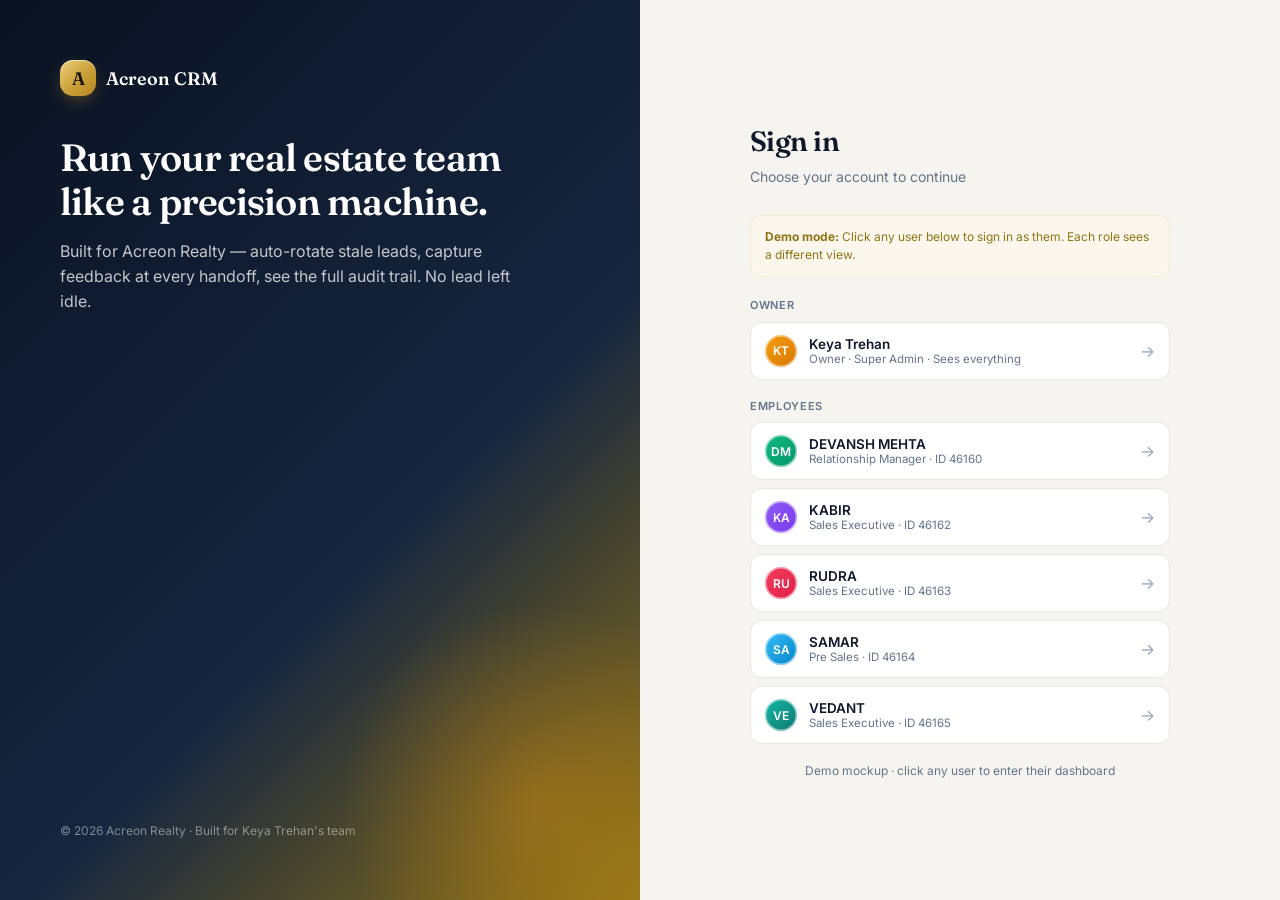
==== index.html @ ea645034 "Anonymize all names + rebrand to Acreon; premium mobile-app restyle - Replace every employee/lead/CP" ====
<!DOCTYPE html>
<html lang="en">
<head>
<meta charset="UTF-8">
<meta name="robots" content="noindex">
<meta name="viewport" content="width=device-width, initial-scale=1.0">
<link rel="icon" href="data:image/svg+xml,%3Csvg xmlns='http://www.w3.org/2000/svg' viewBox='0 0 24 24'%3E%3Crect width='24' height='24' rx='6' fill='%23b45309'/%3E%3Ctext x='12' y='17' font-size='14' font-family='Georgia,serif' fill='white' text-anchor='middle'%3ED%3C/text%3E%3C/svg%3E">
<title>Sign In — Acreon CRM</title>
<link rel="preconnect" href="https://fonts.googleapis.com">
<link rel="preconnect" href="https://fonts.gstatic.com" crossorigin>
<link href="https://fonts.googleapis.com/css2?family=Fraunces:opsz,wght@9..144,500;9..144,600;9..144,700&family=Inter:wght@400;500;600;700&display=swap" rel="stylesheet">
<link rel="stylesheet" href="assets/styles.css?v=2">
</head>
<body>
<div class="login-shell">
  <div class="login-art">
    <div>
      <div style="display:flex;align-items:center;gap:10px;margin-bottom:40px;">
        <div class="brand-mark">A</div>
        <div style="font-family:var(--font-serif);font-weight:600;font-size:18px;">Acreon CRM</div>
      </div>
      <div class="login-art-headline">Run your real estate team like a precision machine.</div>
      <div class="login-art-sub">Built for Acreon Realty — auto-rotate stale leads, capture feedback at every handoff, see the full audit trail. No lead left idle.</div>
    </div>
    <div class="login-art-foot">© 2026 Acreon Realty · Built for Keya Trehan's team</div>
  </div>
  <div class="login-form-wrap">
    <div class="login-card" style="max-width:420px;">
      <div class="login-title">Sign in</div>
      <div class="login-sub">Choose your account to continue</div>

      <div style="margin-bottom: 20px; padding: 12px 14px; background: var(--color-amber-50); border: 1px solid var(--color-amber-100); border-radius: var(--radius); font-size: 12px; color: var(--color-amber-700);">
        <strong>Demo mode:</strong> Click any user below to sign in as them. Each role sees a different view.
      </div>

      <div style="font-size:11px;font-weight:600;color:var(--color-slate-500);text-transform:uppercase;letter-spacing:0.06em;margin-bottom:8px;">Owner</div>
      <button class="login-user-btn" data-user-id="U-1000">
        <div class="avatar avatar-md avatar-amber">KT</div>
        <div style="flex:1;text-align:left;">
          <div style="font-weight:600;color:var(--color-slate-900);font-size:13.5px;">Keya Trehan</div>
          <div style="font-size:11.5px;color:var(--color-slate-500);">Owner · Super Admin · Sees everything</div>
        </div>
        <span style="color:var(--color-slate-400);font-size:16px;">→</span>
      </button>

      <div style="font-size:11px;font-weight:600;color:var(--color-slate-500);text-transform:uppercase;letter-spacing:0.06em;margin:18px 0 8px;">Employees</div>
      
        <button class="login-user-btn" data-user-id="U-1001">
          <div class="avatar avatar-md avatar-emerald">DM</div>
          <div style="flex:1;text-align:left;">
            <div style="font-weight:600;color:var(--color-slate-900);font-size:13.5px;">DEVANSH MEHTA</div>
            <div style="font-size:11.5px;color:var(--color-slate-500);">Relationship Manager · ID 46160</div>
          </div>
          <span style="color:var(--color-slate-400);font-size:16px;">→</span>
        </button>
      
        <button class="login-user-btn" data-user-id="U-1003">
          <div class="avatar avatar-md avatar-violet">KA</div>
          <div style="flex:1;text-align:left;">
            <div style="font-weight:600;color:var(--color-slate-900);font-size:13.5px;">KABIR</div>
            <div style="font-size:11.5px;color:var(--color-slate-500);">Sales Executive · ID 46162</div>
          </div>
          <span style="color:var(--color-slate-400);font-size:16px;">→</span>
        </button>
      
        <button class="login-user-btn" data-user-id="U-1004">
          <div class="avatar avatar-md avatar-rose">RU</div>
          <div style="flex:1;text-align:left;">
            <div style="font-weight:600;color:var(--color-slate-900);font-size:13.5px;">RUDRA</div>
            <div style="font-size:11.5px;color:var(--color-slate-500);">Sales Executive · ID 46163</div>
          </div>
          <span style="color:var(--color-slate-400);font-size:16px;">→</span>
        </button>
      
        <button class="login-user-btn" data-user-id="U-1005">
          <div class="avatar avatar-md avatar-sky">SA</div>
          <div style="flex:1;text-align:left;">
            <div style="font-weight:600;color:var(--color-slate-900);font-size:13.5px;">SAMAR</div>
            <div style="font-size:11.5px;color:var(--color-slate-500);">Pre Sales · ID 46164</div>
          </div>
          <span style="color:var(--color-slate-400);font-size:16px;">→</span>
        </button>
      
        <button class="login-user-btn" data-user-id="U-1006">
          <div class="avatar avatar-md avatar-teal">VE</div>
          <div style="flex:1;text-align:left;">
            <div style="font-weight:600;color:var(--color-slate-900);font-size:13.5px;">VEDANT</div>
            <div style="font-size:11.5px;color:var(--color-slate-500);">Sales Executive · ID 46165</div>
          </div>
          <span style="color:var(--color-slate-400);font-size:16px;">→</span>
        </button>
      

      <div style="text-align:center;margin-top:18px;font-size:12px;color:var(--color-slate-500);">
        Demo mockup · click any user to enter their dashboard
      </div>
    </div>
  </div>
</div>
<script>
  document.querySelectorAll('.login-user-btn').forEach(btn => {
    btn.addEventListener('click', () => {
      localStorage.setItem('acreon_currentUserId', btn.getAttribute('data-user-id'));
      window.location.href = 'dashboard.html';
    });
  });
</script>
</body>
</html>
---- assets/styles.css ----
/* =====================================================================
   Dwellinn CRM — Mockup Design System
   Single source of truth for the demo. Pure CSS, no framework.
   ===================================================================== */

:root {
  /* Brand palette */
  --color-navy-900: #0b1e3f;
  --color-navy-800: #142a52;
  --color-navy-700: #1e3a5f;
  --color-navy-600: #2d4d7c;
  --color-navy-500: #4a6c9b;
  --color-navy-50: #eef3fb;

  --color-amber-700: #b45309;
  --color-amber-600: #d97706;
  --color-amber-500: #f59e0b;
  --color-amber-100: #fef3c7;
  --color-amber-50: #fffbeb;

  --color-emerald-600: #059669;
  --color-emerald-500: #10b981;
  --color-emerald-100: #d1fae5;

  --color-red-600: #dc2626;
  --color-red-500: #ef4444;
  --color-red-100: #fee2e2;

  --color-violet-600: #7c3aed;
  --color-violet-100: #ede9fe;

  --color-slate-900: #0f172a;
  --color-slate-800: #1e293b;
  --color-slate-700: #334155;
  --color-slate-600: #475569;
  --color-slate-500: #64748b;
  --color-slate-400: #94a3b8;
  --color-slate-300: #cbd5e1;
  --color-slate-200: #e2e8f0;
  --color-slate-100: #f1f5f9;
  --color-slate-50: #f8fafc;

  --color-bg: #f8fafc;
  --color-card: #ffffff;
  --color-border: #e2e8f0;

  /* Typography */
  --font-sans: 'Inter', -apple-system, BlinkMacSystemFont, 'Segoe UI', sans-serif;
  --font-serif: 'Fraunces', Georgia, serif;
  --font-mono: 'JetBrains Mono', ui-monospace, monospace;

  /* Spacing & sizing */
  --radius-sm: 6px;
  --radius: 10px;
  --radius-lg: 14px;
  --radius-xl: 20px;

  --shadow-sm: 0 1px 2px rgba(15, 23, 42, 0.04);
  --shadow: 0 1px 3px rgba(15, 23, 42, 0.06), 0 1px 2px rgba(15, 23, 42, 0.04);
  --shadow-md: 0 4px 12px rgba(15, 23, 42, 0.06), 0 2px 4px rgba(15, 23, 42, 0.04);
  --shadow-lg: 0 10px 30px rgba(15, 23, 42, 0.08), 0 4px 8px rgba(15, 23, 42, 0.04);

  --sidebar-w: 240px;
}

* { box-sizing: border-box; }

html, body {
  margin: 0;
  padding: 0;
  font-family: var(--font-sans);
  background: var(--color-bg);
  color: var(--color-slate-800);
  font-size: 14px;
  line-height: 1.5;
  -webkit-font-smoothing: antialiased;
}

a { color: inherit; text-decoration: none; }

/* ============ App shell ============ */

.app {
  display: grid;
  grid-template-columns: var(--sidebar-w) 1fr;
  min-height: 100vh;
}

/* ============ Sidebar ============ */

.sidebar {
  background: var(--color-navy-900);
  color: #fff;
  display: flex;
  flex-direction: column;
  padding: 24px 16px;
  position: sticky;
  top: 0;
  height: 100vh;
}

.brand {
  display: flex;
  align-items: center;
  gap: 10px;
  padding: 0 8px 24px;
  border-bottom: 1px solid rgba(255, 255, 255, 0.08);
  margin-bottom: 20px;
}
.brand-mark {
  width: 36px;
  height: 36px;
  background: linear-gradient(135deg, var(--color-amber-500), var(--color-amber-600));
  border-radius: 8px;
  display: grid;
  place-items: center;
  font-family: var(--font-serif);
  font-weight: 700;
  font-size: 18px;
  color: #fff;
}
.brand-name {
  font-family: var(--font-serif);
  font-weight: 600;
  font-size: 18px;
  letter-spacing: -0.01em;
}
.brand-tag {
  font-size: 10px;
  color: rgba(255,255,255,0.5);
  letter-spacing: 0.08em;
  text-transform: uppercase;
}

.nav-section {
  margin-bottom: 20px;
}
.nav-label {
  font-size: 10px;
  color: rgba(255,255,255,0.4);
  text-transform: uppercase;
  letter-spacing: 0.1em;
  padding: 0 12px 6px;
}
.nav-item {
  display: flex;
  align-items: center;
  gap: 10px;
  padding: 9px 12px;
  border-radius: var(--radius-sm);
  color: rgba(255,255,255,0.78);
  font-size: 13.5px;
  font-weight: 500;
  margin-bottom: 1px;
  transition: background .15s, color .15s;
  cursor: pointer;
}
.nav-item:hover { background: rgba(255,255,255,0.06); color: #fff; }
.nav-item.is-active {
  background: rgba(245, 158, 11, 0.18);
  color: #fff;
}
.nav-item.is-active .nav-icon { color: var(--color-amber-500); }
.nav-icon {
  width: 16px;
  height: 16px;
  flex-shrink: 0;
  color: rgba(255,255,255,0.5);
}
.nav-badge {
  margin-left: auto;
  background: rgba(245, 158, 11, 0.2);
  color: var(--color-amber-500);
  font-size: 10.5px;
  padding: 2px 7px;
  border-radius: 999px;
  font-weight: 600;
}

.sidebar-footer {
  margin-top: auto;
  padding-top: 16px;
  border-top: 1px solid rgba(255, 255, 255, 0.08);
}
.user-chip {
  display: flex;
  align-items: center;
  gap: 10px;
  padding: 8px;
}
.user-chip .avatar { width: 32px; height: 32px; font-size: 12.5px; }
.user-info { flex: 1; }
.user-name { font-size: 13px; font-weight: 600; color: #fff; }
.user-role { font-size: 11px; color: rgba(255,255,255,0.5); }

/* ============ Main area ============ */

.main {
  display: flex;
  flex-direction: column;
  min-width: 0;
}

.topbar {
  background: #fff;
  border-bottom: 1px solid var(--color-border);
  padding: 14px 32px;
  display: flex;
  align-items: center;
  gap: 16px;
  position: sticky;
  top: 0;
  z-index: 10;
}
.topbar-title {
  font-family: var(--font-serif);
  font-weight: 600;
  font-size: 20px;
  color: var(--color-slate-900);
  letter-spacing: -0.01em;
}
.topbar-meta {
  color: var(--color-slate-500);
  font-size: 13px;
}
.topbar-spacer { flex: 1; }
.topbar-search {
  background: var(--color-slate-100);
  border: 1px solid transparent;
  border-radius: var(--radius);
  padding: 8px 14px;
  font-size: 13px;
  width: 300px;
  color: var(--color-slate-800);
  transition: border-color .15s, background .15s;
}
.topbar-search:focus { outline: none; border-color: var(--color-navy-500); background: #fff; }

.icon-btn {
  width: 36px;
  height: 36px;
  border-radius: var(--radius);
  background: transparent;
  border: 1px solid var(--color-border);
  display: grid;
  place-items: center;
  cursor: pointer;
  color: var(--color-slate-600);
  transition: background .15s, border-color .15s;
}
.icon-btn:hover { background: var(--color-slate-100); border-color: var(--color-slate-300); }

.content {
  padding: 28px 32px 64px;
  flex: 1;
}

/* ============ Cards ============ */

.card {
  background: var(--color-card);
  border: 1px solid var(--color-border);
  border-radius: var(--radius-lg);
  box-shadow: var(--shadow-sm);
}
.card-header {
  padding: 18px 22px 14px;
  border-bottom: 1px solid var(--color-border);
  display: flex;
  align-items: center;
  gap: 12px;
}
.card-title {
  font-family: var(--font-serif);
  font-size: 17px;
  font-weight: 600;
  color: var(--color-slate-900);
  letter-spacing: -0.005em;
}
.card-subtitle {
  font-size: 12.5px;
  color: var(--color-slate-500);
  margin-top: 2px;
}
.card-body { padding: 18px 22px; }
.card-actions { margin-left: auto; display: flex; gap: 8px; }

/* ============ Buttons ============ */

.btn {
  display: inline-flex;
  align-items: center;
  gap: 6px;
  padding: 8px 14px;
  border-radius: var(--radius);
  font-size: 13px;
  font-weight: 600;
  border: 1px solid transparent;
  cursor: pointer;
  transition: background .15s, border-color .15s, color .15s, transform .05s;
  font-family: inherit;
  white-space: nowrap;
}
.btn:active { transform: translateY(1px); }
.btn-primary {
  background: var(--color-navy-800);
  color: #fff;
}
.btn-primary:hover { background: var(--color-navy-900); }
.btn-accent {
  background: var(--color-amber-600);
  color: #fff;
}
.btn-accent:hover { background: var(--color-amber-700); }
.btn-ghost {
  background: transparent;
  color: var(--color-slate-700);
  border-color: var(--color-border);
}
.btn-ghost:hover { background: var(--color-slate-100); }
.btn-danger {
  background: #fff;
  color: var(--color-red-600);
  border-color: var(--color-red-100);
}
.btn-danger:hover { background: var(--color-red-100); }
.btn-sm { padding: 5px 10px; font-size: 12px; }

/* ============ Stat KPI cards ============ */

.kpi-grid {
  display: grid;
  grid-template-columns: repeat(4, 1fr);
  gap: 16px;
  margin-bottom: 24px;
}
.kpi {
  background: var(--color-card);
  border: 1px solid var(--color-border);
  border-radius: var(--radius-lg);
  padding: 18px 20px;
  box-shadow: var(--shadow-sm);
  position: relative;
  overflow: hidden;
}
.kpi-accent { position: absolute; top: 0; left: 0; width: 4px; height: 100%; background: var(--color-navy-700); border-radius: 4px 0 0 4px; }

.kpi-clickable {
  text-decoration: none;
  color: inherit;
  cursor: pointer;
  transition: transform .12s, box-shadow .12s, border-color .12s;
  display: block;
}
.kpi-clickable:hover {
  transform: translateY(-2px);
  box-shadow: var(--shadow-md);
  border-color: var(--color-navy-500);
}

.list-row-clickable {
  transition: background .12s;
}
.list-row-clickable:hover {
  background: var(--color-slate-50) !important;
}
.kpi-accent-amber { background: var(--color-amber-500); }
.kpi-accent-emerald { background: var(--color-emerald-500); }
.kpi-accent-red { background: var(--color-red-500); }
.kpi-accent-violet { background: var(--color-violet-600); }

.kpi-label {
  font-size: 11.5px;
  font-weight: 600;
  color: var(--color-slate-500);
  text-transform: uppercase;
  letter-spacing: 0.06em;
  margin-bottom: 8px;
}
.kpi-value {
  font-family: var(--font-serif);
  font-size: 28px;
  font-weight: 700;
  color: var(--color-slate-900);
  line-height: 1;
  letter-spacing: -0.02em;
}
.kpi-meta {
  font-size: 12px;
  color: var(--color-slate-500);
  margin-top: 8px;
}
.kpi-delta-up { color: var(--color-emerald-600); font-weight: 600; }
.kpi-delta-down { color: var(--color-red-600); font-weight: 600; }

/* ============ Avatars ============ */

.avatar {
  width: 36px;
  height: 36px;
  border-radius: 50%;
  display: inline-grid;
  place-items: center;
  font-weight: 600;
  font-size: 13px;
  color: #fff;
  flex-shrink: 0;
  background: var(--color-navy-700);
}
.avatar-sm { width: 24px; height: 24px; font-size: 10.5px; }
.avatar-md { width: 32px; height: 32px; font-size: 12px; }
.avatar-lg { width: 56px; height: 56px; font-size: 20px; }

.avatar-amber { background: linear-gradient(135deg, #f59e0b, #d97706); }
.avatar-emerald { background: linear-gradient(135deg, #10b981, #059669); }
.avatar-violet { background: linear-gradient(135deg, #8b5cf6, #7c3aed); }
.avatar-rose { background: linear-gradient(135deg, #f43f5e, #e11d48); }
.avatar-sky { background: linear-gradient(135deg, #38bdf8, #0284c7); }
.avatar-teal { background: linear-gradient(135deg, #14b8a6, #0f766e); }
.avatar-slate { background: linear-gradient(135deg, #64748b, #475569); }
.avatar-indigo { background: linear-gradient(135deg, #6366f1, #4338ca); }

.avatar-group { display: inline-flex; }
.avatar-group .avatar { border: 2px solid #fff; margin-left: -8px; }
.avatar-group .avatar:first-child { margin-left: 0; }

/* ============ Pills / badges ============ */

.pill {
  display: inline-flex;
  align-items: center;
  gap: 5px;
  padding: 3px 9px;
  border-radius: 999px;
  font-size: 11.5px;
  font-weight: 600;
  letter-spacing: 0.01em;
}
.pill-dot {
  width: 6px;
  height: 6px;
  border-radius: 50%;
  background: currentColor;
}
.pill-emerald { background: var(--color-emerald-100); color: var(--color-emerald-600); }
.pill-amber { background: var(--color-amber-100); color: var(--color-amber-700); }
.pill-red { background: var(--color-red-100); color: var(--color-red-600); }
.pill-violet { background: var(--color-violet-100); color: var(--color-violet-600); }
.pill-slate { background: var(--color-slate-100); color: var(--color-slate-600); }
.pill-navy { background: var(--color-navy-50); color: var(--color-navy-800); }

/* ============ Table ============ */

.table {
  width: 100%;
  border-collapse: collapse;
}
.table th {
  text-align: left;
  font-size: 11px;
  text-transform: uppercase;
  letter-spacing: 0.06em;
  color: var(--color-slate-500);
  font-weight: 600;
  padding: 12px 16px;
  background: var(--color-slate-50);
  border-bottom: 1px solid var(--color-border);
}
.table td {
  padding: 14px 16px;
  font-size: 13px;
  color: var(--color-slate-700);
  border-bottom: 1px solid var(--color-slate-100);
  vertical-align: middle;
}
.table tbody tr { transition: background .12s; }
.table tbody tr:hover { background: var(--color-slate-50); }
.table tbody tr:last-child td { border-bottom: 0; }
.table .cell-strong { color: var(--color-slate-900); font-weight: 600; }

/* ============ Lead row helpers ============ */

.lead-name-cell {
  display: flex;
  align-items: center;
  gap: 10px;
}
.lead-meta {
  font-size: 11.5px;
  color: var(--color-slate-500);
  margin-top: 2px;
}

/* ============ Rotation trail (the WOW component) ============ */

.rotation-trail {
  display: flex;
  align-items: stretch;
  gap: 0;
  margin: 8px 0;
  position: relative;
  overflow-x: auto;
  padding: 4px 0;
}
.rotation-step {
  flex: 1;
  min-width: 200px;
  position: relative;
  padding: 16px 18px 16px 18px;
  background: var(--color-card);
  border: 1px solid var(--color-border);
  border-radius: var(--radius);
  margin-right: 32px;
}
.rotation-step:last-child { margin-right: 0; }
.rotation-step:not(:last-child)::after {
  content: '→';
  position: absolute;
  right: -26px;
  top: 50%;
  transform: translateY(-50%);
  font-size: 18px;
  color: var(--color-slate-400);
  font-weight: 600;
}
.rotation-step-header {
  display: flex;
  align-items: center;
  gap: 10px;
  margin-bottom: 10px;
}
.rotation-step-info { flex: 1; min-width: 0; }
.rotation-step-name {
  font-weight: 600;
  color: var(--color-slate-900);
  font-size: 13px;
  white-space: nowrap;
  overflow: hidden;
  text-overflow: ellipsis;
}
.rotation-step-dates {
  font-size: 11px;
  color: var(--color-slate-500);
  margin-top: 1px;
}
.rotation-step-note {
  font-size: 12px;
  color: var(--color-slate-700);
  background: var(--color-amber-50);
  border-left: 2px solid var(--color-amber-500);
  padding: 6px 10px;
  border-radius: 0 4px 4px 0;
  margin-top: 6px;
  line-height: 1.4;
}
.rotation-step.is-current { border-color: var(--color-amber-500); box-shadow: 0 0 0 3px var(--color-amber-50); }
.rotation-step.is-closed { background: var(--color-slate-50); border-style: dashed; }
.rotation-step.is-closed .rotation-step-note { background: var(--color-red-100); border-left-color: var(--color-red-500); color: var(--color-red-600); font-weight: 500; }

/* ============ Employee card (for team view) ============ */

.team-grid {
  display: grid;
  grid-template-columns: repeat(auto-fill, minmax(240px, 1fr));
  gap: 14px;
}
.emp-card {
  background: var(--color-card);
  border: 1px solid var(--color-border);
  border-radius: var(--radius-lg);
  padding: 16px;
  display: flex;
  flex-direction: column;
  gap: 12px;
  transition: border-color .15s, transform .15s, box-shadow .15s;
  cursor: pointer;
}
.emp-card:hover { border-color: var(--color-navy-500); transform: translateY(-1px); box-shadow: var(--shadow-md); }
.emp-card-top {
  display: flex;
  align-items: center;
  gap: 12px;
}
.emp-card-name {
  font-weight: 600;
  color: var(--color-slate-900);
  font-size: 14px;
}
.emp-card-id {
  font-size: 11px;
  color: var(--color-slate-500);
  font-family: var(--font-mono);
}
.emp-card-stats {
  display: grid;
  grid-template-columns: repeat(3, 1fr);
  gap: 6px;
  font-size: 11.5px;
  color: var(--color-slate-600);
  border-top: 1px solid var(--color-slate-100);
  padding-top: 12px;
}
.emp-card-stat { text-align: center; }
.emp-card-stat-value {
  font-family: var(--font-serif);
  font-size: 18px;
  font-weight: 700;
  color: var(--color-slate-900);
  display: block;
  line-height: 1;
  margin-bottom: 2px;
}
.emp-card-stat-label {
  font-size: 10px;
  text-transform: uppercase;
  letter-spacing: 0.05em;
  color: var(--color-slate-500);
}

.workload-bar {
  height: 5px;
  border-radius: 4px;
  background: var(--color-slate-100);
  overflow: hidden;
}
.workload-bar-fill {
  height: 100%;
  background: linear-gradient(90deg, var(--color-emerald-500), var(--color-amber-500));
  transition: width .3s;
}
.workload-bar-fill.is-overloaded { background: linear-gradient(90deg, var(--color-amber-500), var(--color-red-500)); }

/* ============ Layout helpers ============ */

.row { display: flex; align-items: center; gap: 12px; }
.col { display: flex; flex-direction: column; gap: 12px; }
.space-between { justify-content: space-between; }
.muted { color: var(--color-slate-500); }
.text-sm { font-size: 12px; }
.text-xs { font-size: 11px; }
.text-strong { color: var(--color-slate-900); font-weight: 600; }
.divider { height: 1px; background: var(--color-border); margin: 16px 0; }

.section-title {
  font-family: var(--font-serif);
  font-size: 22px;
  font-weight: 600;
  color: var(--color-slate-900);
  letter-spacing: -0.015em;
  margin: 0 0 4px;
}
.section-sub {
  color: var(--color-slate-500);
  font-size: 13.5px;
  margin: 0 0 20px;
}

.grid-2 { display: grid; grid-template-columns: 2fr 1fr; gap: 20px; }
.grid-3 { display: grid; grid-template-columns: repeat(3, 1fr); gap: 16px; }

/* ============ Filter chips ============ */
.filter-bar {
  display: flex;
  gap: 8px;
  align-items: center;
  margin-bottom: 16px;
  flex-wrap: wrap;
}
.filter-chip {
  padding: 7px 14px;
  border-radius: 999px;
  background: var(--color-card);
  border: 1px solid var(--color-border);
  font-size: 12.5px;
  font-weight: 600;
  color: var(--color-slate-600);
  cursor: pointer;
  transition: background .15s, color .15s, border-color .15s;
}
.filter-chip:hover { border-color: var(--color-navy-500); }
.filter-chip.is-active { background: var(--color-navy-800); color: #fff; border-color: var(--color-navy-800); }
.filter-chip.is-active-amber { background: var(--color-amber-600); color: #fff; border-color: var(--color-amber-600); }

/* ============ Activity timeline ============ */
.timeline {
  position: relative;
  padding-left: 28px;
}
.timeline::before {
  content: '';
  position: absolute;
  left: 9px;
  top: 8px;
  bottom: 8px;
  width: 2px;
  background: var(--color-slate-200);
  border-radius: 1px;
}
.timeline-item {
  position: relative;
  padding-bottom: 18px;
}
.timeline-item:last-child { padding-bottom: 0; }
.timeline-dot {
  position: absolute;
  left: -23px;
  top: 4px;
  width: 14px;
  height: 14px;
  border-radius: 50%;
  background: var(--color-navy-700);
  border: 3px solid var(--color-card);
  box-shadow: 0 0 0 2px var(--color-slate-200);
}
.timeline-dot.is-rotation { background: var(--color-amber-500); }
.timeline-dot.is-close { background: var(--color-red-500); }
.timeline-dot.is-success { background: var(--color-emerald-500); }
.timeline-time {
  font-size: 11.5px;
  color: var(--color-slate-500);
  font-weight: 500;
  margin-bottom: 2px;
}
.timeline-body {
  font-size: 13px;
  color: var(--color-slate-700);
  line-height: 1.55;
}
.timeline-body strong { color: var(--color-slate-900); }

/* ============ Source icon ============ */
.source-dot {
  width: 22px;
  height: 22px;
  border-radius: 6px;
  display: inline-grid;
  place-items: center;
  font-size: 11px;
  font-weight: 700;
  color: #fff;
  flex-shrink: 0;
}
.source-fb { background: #1877f2; }
.source-ig { background: linear-gradient(135deg, #fa7e1e, #d62976, #962fbf); }
.source-99 { background: #c8252d; }
.source-mb { background: #f0533a; }
.source-housing { background: #ef4f44; }
.source-website { background: var(--color-navy-700); }
.source-walkin { background: var(--color-emerald-600); }
.source-referral { background: var(--color-amber-600); }

/* ============ Login page ============ */
.login-shell {
  min-height: 100vh;
  display: grid;
  grid-template-columns: 1fr 1fr;
  background: var(--color-bg);
}
.login-art {
  background: linear-gradient(135deg, var(--color-navy-900), var(--color-navy-700) 60%, var(--color-amber-700));
  padding: 60px;
  display: flex;
  flex-direction: column;
  justify-content: space-between;
  color: #fff;
  position: relative;
  overflow: hidden;
}
.login-art::before {
  content: '';
  position: absolute;
  bottom: -100px;
  right: -100px;
  width: 400px;
  height: 400px;
  background: radial-gradient(circle, rgba(245,158,11,0.3), transparent 70%);
  border-radius: 50%;
}
.login-art-headline {
  font-family: var(--font-serif);
  font-size: 38px;
  font-weight: 600;
  line-height: 1.15;
  letter-spacing: -0.02em;
  max-width: 480px;
}
.login-art-sub {
  font-size: 16px;
  color: rgba(255,255,255,0.75);
  margin-top: 16px;
  max-width: 460px;
  line-height: 1.55;
}
.login-art-foot {
  font-size: 12px;
  color: rgba(255,255,255,0.45);
  position: relative;
  z-index: 1;
}
.login-form-wrap {
  display: grid;
  place-items: center;
  padding: 40px;
}
.login-card {
  width: 100%;
  max-width: 380px;
}
.login-title {
  font-family: var(--font-serif);
  font-size: 28px;
  font-weight: 600;
  color: var(--color-slate-900);
  letter-spacing: -0.02em;
  margin-bottom: 4px;
}
.login-sub {
  color: var(--color-slate-500);
  margin-bottom: 28px;
  font-size: 14px;
}
.field {
  margin-bottom: 14px;
}
.field label {
  display: block;
  font-size: 12px;
  font-weight: 600;
  color: var(--color-slate-700);
  margin-bottom: 6px;
}
.field input {
  width: 100%;
  padding: 11px 14px;
  border: 1px solid var(--color-border);
  border-radius: var(--radius);
  font-size: 13.5px;
  font-family: inherit;
  background: #fff;
  transition: border-color .15s, box-shadow .15s;
}
.field input:focus {
  outline: none;
  border-color: var(--color-navy-700);
  box-shadow: 0 0 0 3px var(--color-navy-50);
}
.btn-block { width: 100%; justify-content: center; padding: 12px; font-size: 14px; }

/* ============ Lead detail page specifics ============ */
.lead-hero {
  background: linear-gradient(135deg, var(--color-navy-900), var(--color-navy-700));
  border-radius: var(--radius-lg);
  padding: 28px;
  color: #fff;
  margin-bottom: 24px;
  position: relative;
  overflow: hidden;
}
.lead-hero::before {
  content: '';
  position: absolute;
  top: -50%;
  right: -10%;
  width: 400px;
  height: 400px;
  background: radial-gradient(circle, rgba(245,158,11,0.18), transparent 60%);
}
.lead-hero-row {
  display: flex;
  align-items: center;
  gap: 18px;
  position: relative;
  z-index: 1;
}
.lead-hero-name {
  font-family: var(--font-serif);
  font-size: 28px;
  font-weight: 600;
  letter-spacing: -0.02em;
  line-height: 1.1;
}
.lead-hero-meta {
  color: rgba(255,255,255,0.7);
  font-size: 13.5px;
  margin-top: 4px;
}
.lead-hero-tags {
  display: flex;
  gap: 8px;
  margin-top: 12px;
  flex-wrap: wrap;
}
.hero-tag {
  background: rgba(255,255,255,0.12);
  border: 1px solid rgba(255,255,255,0.15);
  padding: 4px 10px;
  border-radius: 999px;
  font-size: 11.5px;
  color: #fff;
  font-weight: 500;
}
.lead-hero-actions {
  margin-left: auto;
  display: flex;
  gap: 8px;
  position: relative;
  z-index: 1;
}

.detail-grid {
  display: grid;
  grid-template-columns: 1fr 320px;
  gap: 20px;
}

.field-list {
  display: grid;
  grid-template-columns: 1fr 1fr;
  gap: 12px 24px;
}
.field-row {
  display: flex;
  flex-direction: column;
  gap: 2px;
  padding: 8px 0;
  border-bottom: 1px dashed var(--color-slate-100);
}
.field-row:last-child { border-bottom: 0; }
.field-key {
  font-size: 11px;
  font-weight: 600;
  color: var(--color-slate-500);
  text-transform: uppercase;
  letter-spacing: 0.05em;
}
.field-value {
  font-size: 13.5px;
  color: var(--color-slate-800);
  font-weight: 500;
}
.field-value.is-strong { color: var(--color-slate-900); font-weight: 600; }
.field-value.is-currency {
  font-family: var(--font-serif);
  font-size: 16px;
  color: var(--color-amber-700);
}

.tab-bar {
  display: flex;
  gap: 4px;
  border-bottom: 1px solid var(--color-border);
  padding: 0 22px;
}
.tab {
  padding: 12px 14px;
  font-size: 13px;
  font-weight: 600;
  color: var(--color-slate-500);
  border-bottom: 2px solid transparent;
  cursor: pointer;
  transition: color .15s, border-color .15s;
}
.tab:hover { color: var(--color-slate-700); }
.tab.is-active {
  color: var(--color-navy-800);
  border-bottom-color: var(--color-amber-500);
}

/* ============ Print/screenshot safety ============ */
@media (max-width: 1100px) {
  .kpi-grid { grid-template-columns: repeat(2, 1fr); }
  .grid-2 { grid-template-columns: 1fr; }
  .detail-grid { grid-template-columns: 1fr; }
}

/* ============ Modals ============ */
.modal-overlay {
  position: fixed;
  inset: 0;
  background: rgba(15, 23, 42, 0.55);
  display: grid;
  place-items: center;
  z-index: 100;
  padding: 20px;
  backdrop-filter: blur(2px);
  animation: fadeIn 0.15s ease-out;
}
.modal-overlay[hidden] { display: none; }
@keyframes fadeIn { from { opacity: 0; } to { opacity: 1; } }
@keyframes slideUp {
  from { opacity: 0; transform: translateY(10px); }
  to { opacity: 1; transform: translateY(0); }
}
.modal-card {
  background: #fff;
  border-radius: var(--radius-lg);
  width: 100%;
  max-width: 480px;
  box-shadow: var(--shadow-lg);
  animation: slideUp 0.2s ease-out;
  overflow: hidden;
  /* Fit within the viewport; let the body scroll while header/actions stay pinned */
  max-height: calc(100vh - 40px);
  display: flex;
  flex-direction: column;
}
.modal-header {
  padding: 18px 22px;
  border-bottom: 1px solid var(--color-border);
  display: flex;
  align-items: center;
  gap: 12px;
  flex-shrink: 0;
}
.modal-title {
  font-family: var(--font-serif);
  font-size: 18px;
  font-weight: 600;
  color: var(--color-slate-900);
  letter-spacing: -0.01em;
}
.modal-close {
  margin-left: auto;
  width: 28px;
  height: 28px;
  border-radius: 8px;
  background: transparent;
  border: 1px solid var(--color-border);
  display: grid;
  place-items: center;
  cursor: pointer;
  font-size: 18px;
  color: var(--color-slate-500);
}
.modal-close:hover { background: var(--color-slate-100); color: var(--color-slate-900); }
.modal-body { padding: 18px 22px; overflow-y: auto; flex: 1 1 auto; }
.modal-sub {
  font-size: 13px;
  color: var(--color-slate-600);
  line-height: 1.5;
  margin: 0 0 16px;
}
.modal-actions {
  padding: 14px 22px;
  background: var(--color-slate-50);
  display: flex;
  gap: 8px;
  justify-content: flex-end;
  border-top: 1px solid var(--color-border);
  flex-shrink: 0;
}

.field select, .field textarea {
  width: 100%;
  padding: 10px 14px;
  border: 1px solid var(--color-border);
  border-radius: var(--radius);
  font-size: 13px;
  font-family: inherit;
  background: #fff;
  color: var(--color-slate-800);
  resize: vertical;
}
.field select:focus, .field textarea:focus {
  outline: none;
  border-color: var(--color-navy-700);
  box-shadow: 0 0 0 3px var(--color-navy-50);
}

/* ============ Toast ============ */
.toast {
  position: fixed;
  bottom: 20px;
  left: 50%;
  transform: translateX(-50%);
  padding: 12px 20px;
  background: var(--color-slate-900);
  color: #fff;
  border-radius: var(--radius);
  box-shadow: var(--shadow-lg);
  font-size: 13.5px;
  font-weight: 500;
  z-index: 200;
  animation: slideUp 0.2s ease-out;
  max-width: 480px;
}
.toast[hidden] { display: none; }
.toast-success { background: var(--color-emerald-600); }
.toast-error { background: var(--color-red-600); }

/* ============ Login user buttons ============ */
.login-user-btn {
  display: flex;
  align-items: center;
  gap: 12px;
  width: 100%;
  padding: 12px 14px;
  margin-bottom: 8px;
  background: #fff;
  border: 1px solid var(--color-border);
  border-radius: var(--radius);
  cursor: pointer;
  font-family: inherit;
  transition: border-color .12s, background .12s, transform .05s;
}
.login-user-btn:hover {
  border-color: var(--color-navy-500);
  background: var(--color-slate-50);
}
.login-user-btn:active { transform: translateY(1px); }

/* ============ Filter chips (data-filter active state preserve) ============ */
.filter-chip[data-filter] { user-select: none; }

/* ============ Notification panel ============ */
.notification-panel {
  position: fixed;
  top: 70px;
  right: 32px;
  width: 360px;
  background: #fff;
  border: 1px solid var(--color-border);
  border-radius: var(--radius-lg);
  box-shadow: var(--shadow-lg);
  z-index: 90;
  overflow: hidden;
  animation: slideUp 0.15s ease-out;
}
.notification-panel[hidden] { display: none; }
.notif-header {
  padding: 14px 18px;
  border-bottom: 1px solid var(--color-border);
  display: flex;
  align-items: center;
}
.notif-list {
  max-height: 440px;
  overflow-y: auto;
}
.notif-item {
  padding: 12px 18px;
  display: flex;
  gap: 12px;
  align-items: flex-start;
  border-bottom: 1px solid var(--color-slate-100);
  cursor: pointer;
  transition: background .12s;
}
.notif-item:hover { background: var(--color-slate-50); }
.notif-item:last-child { border-bottom: 0; }
.notif-dot {
  width: 8px;
  height: 8px;
  border-radius: 50%;
  margin-top: 6px;
  flex-shrink: 0;
}
.notif-title {
  font-size: 13px;
  font-weight: 500;
  color: var(--color-slate-800);
  line-height: 1.4;
}
.notif-time {
  font-size: 11.5px;
  color: var(--color-slate-500);
  margin-top: 3px;
}

/* ============================================================
   PREMIUM + MOBILE-APP OVERRIDES (Acreon) — appended
   ============================================================ */
:root{
  --color-navy-900:#0a1222; --color-navy-800:#0f1b30; --color-navy-700:#16263f;
  --color-navy-600:#21344f; --color-navy-500:#3a5174; --color-navy-50:#eef2f8;
  --color-amber-700:#917417; --color-amber-600:#bd9526; --color-amber-500:#d8ad3f;
  --color-amber-400:#e6c469; --color-amber-100:#f7eccf; --color-amber-50:#fbf7ec;
  --gold-grad:linear-gradient(135deg,#ead27f 0%,#cda23a 52%,#b6861f 100%);
  --ink-grad:linear-gradient(168deg,#101d33 0%,#0a1222 100%);
  --color-bg:#f5f4ef; --color-card:#ffffff; --color-border:#e9e7df;
  --radius-sm:8px; --radius:12px; --radius-lg:16px; --radius-xl:22px;
  --shadow-sm:0 1px 2px rgba(16,24,40,.05);
  --shadow:0 2px 8px rgba(16,24,40,.06),0 1px 2px rgba(16,24,40,.04);
  --shadow-md:0 10px 26px rgba(16,24,40,.08),0 3px 8px rgba(16,24,40,.05);
  --shadow-lg:0 20px 50px rgba(16,24,40,.14),0 8px 16px rgba(16,24,40,.07);
}
body{background:var(--color-bg);}

/* premium monogram lettermark */
.brand-mark{
  background:var(--gold-grad)!important;color:#1a1206!important;
  font-family:var(--font-serif)!important;font-weight:600!important;
  border-radius:13px!important;letter-spacing:-.5px;position:relative;overflow:hidden;
  box-shadow:0 6px 18px -6px rgba(182,134,31,.7), inset 0 1px 0 rgba(255,255,255,.55)!important;
}
.brand-name{font-family:var(--font-serif);letter-spacing:.2px;}
.brand-tag{color:var(--color-amber-400)!important;letter-spacing:.12em;text-transform:uppercase;font-size:10px;}

/* sidebar ink + gold active */
.sidebar{background:var(--ink-grad)!important;border-right:1px solid rgba(255,255,255,.06);}
.nav-item{position:relative;border-radius:10px;}
.nav-item.is-active{background:linear-gradient(90deg,rgba(216,173,63,.20),rgba(216,173,63,.04))!important;color:#fff!important;}
.nav-item.is-active::before{content:'';position:absolute;left:0;top:18%;bottom:18%;width:3px;border-radius:0 3px 3px 0;background:var(--gold-grad);}
.nav-item.is-active .nav-icon{color:var(--color-amber-400)!important;}

/* topbar glass */
.topbar{background:rgba(255,255,255,.86)!important;backdrop-filter:saturate(1.4) blur(10px);border-bottom:1px solid var(--color-border)!important;}
.topbar-title{font-family:var(--font-serif);letter-spacing:.2px;}

/* KPI cards premium */
.kpi{position:relative;border-radius:var(--radius-lg)!important;border:1px solid var(--color-border)!important;box-shadow:var(--shadow-sm)!important;transition:transform .18s ease,box-shadow .18s ease;overflow:hidden;}
.kpi-clickable:hover{transform:translateY(-3px);box-shadow:var(--shadow-md)!important;}
.kpi-value{font-family:var(--font-serif);}
.kpi-accent{position:absolute;top:0;left:0;right:0;height:4px;border-radius:0!important;background:var(--gold-grad);}
.kpi-accent-emerald{background:linear-gradient(90deg,#34d399,#059669)!important;}
.kpi-accent-red{background:linear-gradient(90deg,#fb7185,#e11d48)!important;}
.kpi-accent-violet{background:linear-gradient(90deg,#a78bfa,#7c3aed)!important;}
.kpi-accent-amber{background:var(--gold-grad)!important;}

/* cards + buttons */
.card{border-radius:var(--radius-lg)!important;border:1px solid var(--color-border)!important;box-shadow:var(--shadow-sm)!important;}
.card-title{font-family:var(--font-serif);}
.btn{border-radius:11px;transition:transform .12s ease,box-shadow .15s ease,filter .15s;}
.btn:active{transform:scale(.97);}
.btn-accent,.btn-primary{background:var(--gold-grad)!important;color:#1a1206!important;border:none!important;font-weight:600;box-shadow:0 6px 16px -6px rgba(182,134,31,.6)!important;}
.btn-accent:hover,.btn-primary:hover{box-shadow:0 10px 22px -6px rgba(182,134,31,.7)!important;filter:brightness(1.03);}
.avatar{box-shadow:inset 0 0 0 1.5px rgba(255,255,255,.55), var(--shadow-sm);font-weight:600;}
.icon-btn{border-radius:10px;}

/* hidden on desktop */
.hamburger{display:none;}
.mobile-nav{display:none;}
.sidebar-backdrop{display:none;}

/* ============ MOBILE APP SHELL (<=1024px) ============ */
@media (max-width:1024px){
  .sidebar{position:fixed;top:0;left:0;bottom:0;width:280px;z-index:1000;
    transform:translateX(-100%);transition:transform .28s cubic-bezier(.4,0,.2,1);box-shadow:var(--shadow-lg);}
  .sidebar.open{transform:translateX(0);}
  .main{margin-left:0!important;}
  .sidebar-backdrop{display:block;position:fixed;inset:0;background:rgba(10,18,34,.5);backdrop-filter:blur(2px);
    z-index:900;opacity:0;visibility:hidden;transition:opacity .25s;}
  .sidebar-backdrop.show{opacity:1;visibility:visible;}
  .hamburger{display:inline-flex;align-items:center;justify-content:center;}
  .topbar{position:sticky;top:0;z-index:80;gap:8px;}
  .topbar-title{font-size:18px;white-space:nowrap;overflow:hidden;text-overflow:ellipsis;max-width:46vw;}
  .topbar-meta{display:none;}
  .content{padding-bottom:90px!important;}
  .mobile-nav{display:flex;position:fixed;left:0;right:0;bottom:0;z-index:850;
    background:rgba(255,255,255,.9);backdrop-filter:saturate(1.5) blur(14px);
    border-top:1px solid var(--color-border);
    padding:8px 6px calc(8px + env(safe-area-inset-bottom,0px)) 6px;
    justify-content:space-around;align-items:flex-end;box-shadow:0 -6px 24px rgba(16,24,40,.08);}
  .mnav-item{flex:1;display:flex;flex-direction:column;align-items:center;gap:3px;
    background:none;border:none;cursor:pointer;text-decoration:none;
    color:var(--color-slate-500);font-size:10.5px;font-weight:600;padding:4px 2px;min-width:0;}
  .mnav-icon{font-size:18px;line-height:1;}
  .mnav-item.is-active{color:var(--color-amber-700);}
  .mnav-add .mnav-icon{width:46px;height:46px;border-radius:50%;display:flex;align-items:center;justify-content:center;
    background:var(--gold-grad);color:#1a1206;font-size:26px;font-weight:400;margin-top:-22px;
    box-shadow:0 8px 18px -4px rgba(182,134,31,.65), inset 0 1px 0 rgba(255,255,255,.5);}
  .mnav-add .mnav-label{color:var(--color-amber-700);}
}
@media (max-width:768px){
  .kpi-grid{grid-template-columns:repeat(2,minmax(0,1fr))!important;}
  .topbar-search{display:none!important;}
  .content{padding-left:16px!important;padding-right:16px!important;}
  .card table{display:block;overflow-x:auto;-webkit-overflow-scrolling:touch;white-space:nowrap;}
}
@media (max-width:430px){
  .kpi-grid{grid-template-columns:minmax(0,1fr)!important;}
}
@media (prefers-reduced-motion:reduce){ .sidebar,.kpi-clickable,.btn{transition:none!important;} }

/* mobile overflow fixes: collapse grids, scroll rotation timeline */
@media (max-width:1024px){
  .grid-2, .grid-3, .grid { grid-template-columns:1fr !important; }
  .col, .row { min-width:0 !important; }
  .rotation-trail { overflow-x:auto; -webkit-overflow-scrolling:touch; }
  .rotation-step { flex-shrink:0; }
  .content, .main { overflow-x:hidden; }
}
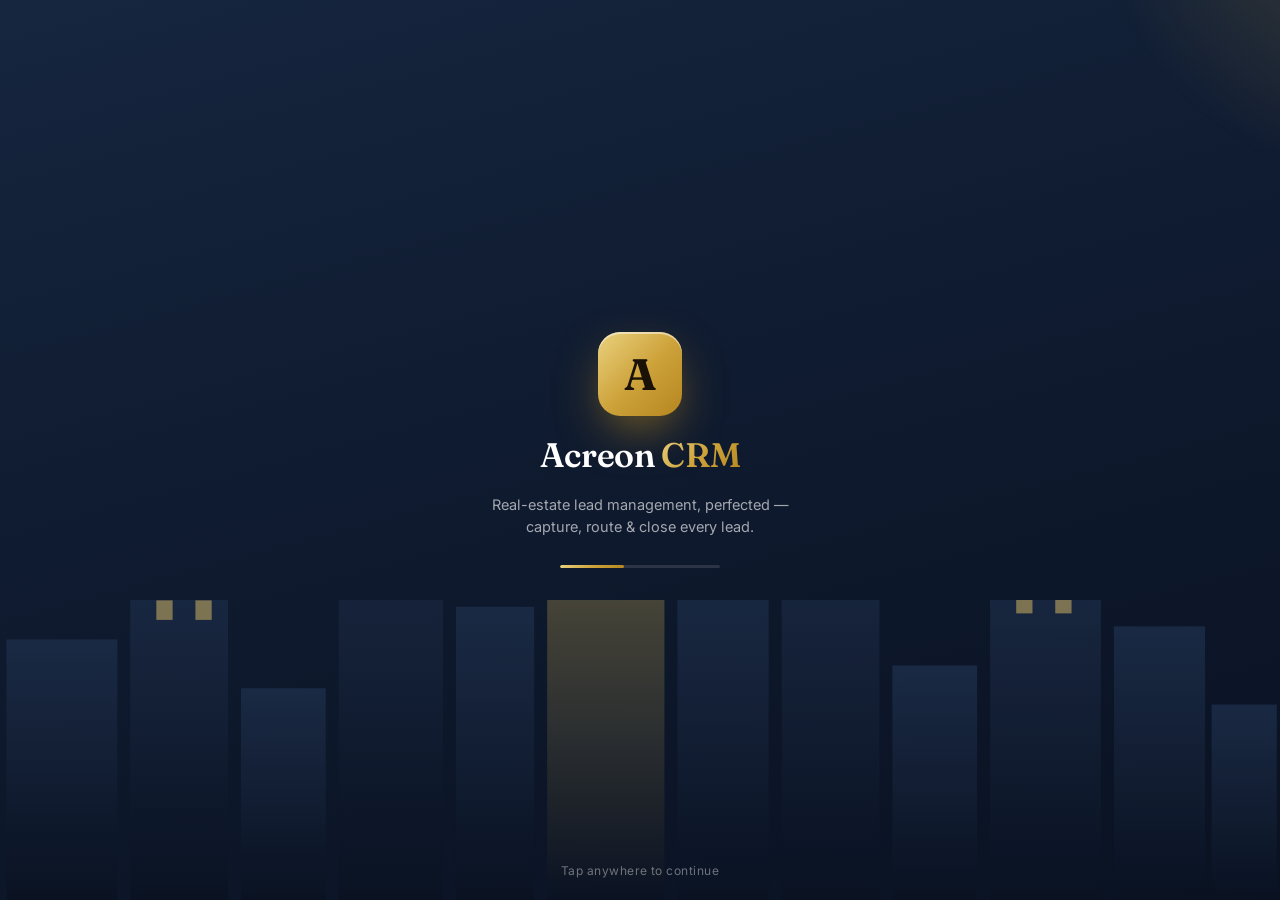
==== commit cff89c07: "App-style entry: branded splash + credential login (demo user / 2026) - New index.html: animated bra" ====
--- a/index.html
+++ b/index.html
@@ -3,107 +3,255 @@
 <head>
 <meta charset="UTF-8">
 <meta name="robots" content="noindex">
-<meta name="viewport" content="width=device-width, initial-scale=1.0">
-<link rel="icon" href="data:image/svg+xml,%3Csvg xmlns='http://www.w3.org/2000/svg' viewBox='0 0 24 24'%3E%3Crect width='24' height='24' rx='6' fill='%23b45309'/%3E%3Ctext x='12' y='17' font-size='14' font-family='Georgia,serif' fill='white' text-anchor='middle'%3ED%3C/text%3E%3C/svg%3E">
-<title>Sign In — Acreon CRM</title>
+<meta name="viewport" content="width=device-width, initial-scale=1.0, viewport-fit=cover">
+<meta name="theme-color" content="#0a1222">
+<title>Acreon CRM — Real Estate Lead Management</title>
+<link rel="icon" href="data:image/svg+xml,%3Csvg xmlns='http://www.w3.org/2000/svg' viewBox='0 0 24 24'%3E%3Crect width='24' height='24' rx='6' fill='%23cda23a'/%3E%3Ctext x='12' y='17' font-size='14' font-family='Georgia,serif' fill='white' text-anchor='middle'%3EA%3C/text%3E%3C/svg%3E">
 <link rel="preconnect" href="https://fonts.googleapis.com">
 <link rel="preconnect" href="https://fonts.gstatic.com" crossorigin>
 <link href="https://fonts.googleapis.com/css2?family=Fraunces:opsz,wght@9..144,500;9..144,600;9..144,700&family=Inter:wght@400;500;600;700&display=swap" rel="stylesheet">
-<link rel="stylesheet" href="assets/styles.css?v=2">
+<style>
+  :root{
+    --ink-900:#0a1222; --ink-800:#0f1b30; --ink-700:#16263f;
+    --gold-1:#ead27f; --gold-2:#cda23a; --gold-3:#b6861f;
+    --gold-grad:linear-gradient(135deg,#ead27f 0%,#cda23a 52%,#b6861f 100%);
+    --ink-grad:linear-gradient(165deg,#16263f 0%,#0f1b30 45%,#0a1222 100%);
+    --paper:#f5f4ef; --card:#ffffff; --line:#e9e7df;
+    --slate-900:#0f172a; --slate-600:#475569; --slate-500:#64748b; --slate-400:#94a3b8;
+    --green-600:#059669; --red-600:#dc2626;
+    --serif:'Fraunces',Georgia,serif; --sans:'Inter',-apple-system,system-ui,sans-serif;
+    --radius:14px; --radius-lg:20px;
+  }
+  *,*::before,*::after{box-sizing:border-box;margin:0;padding:0}
+  html,body{height:100%}
+  body{font-family:var(--sans);background:var(--ink-900);color:var(--slate-900);
+    -webkit-font-smoothing:antialiased;overflow-x:hidden;}
+  @media(prefers-reduced-motion:reduce){*{animation:none!important;transition:none!important}}
+
+  /* ============ SPLASH ============ */
+  #splash{position:fixed;inset:0;z-index:50;background:var(--ink-grad);
+    display:flex;flex-direction:column;align-items:center;justify-content:center;
+    text-align:center;padding:32px;overflow:hidden;
+    transition:opacity .6s ease, visibility .6s ease;}
+  #splash.hide{opacity:0;visibility:hidden;}
+  #splash .glow{position:absolute;width:120vw;height:120vw;max-width:760px;max-height:760px;
+    top:-40vw;right:-40vw;border-radius:50%;pointer-events:none;
+    background:radial-gradient(circle,rgba(205,162,58,.28),rgba(205,162,58,0) 60%);
+    filter:blur(8px);animation:floaty 6s ease-in-out infinite alternate;}
+  @keyframes floaty{to{transform:translateY(26px) scale(1.06)}}
+  .skyline{position:absolute;left:0;right:0;bottom:0;width:100%;height:38vh;max-height:300px;
+    opacity:.9;animation:rise 1.1s cubic-bezier(.22,1,.36,1) .15s both;}
+  @keyframes rise{from{transform:translateY(40px);opacity:0}to{transform:translateY(0);opacity:.9}}
+  .splash-inner{position:relative;z-index:2;display:flex;flex-direction:column;align-items:center;gap:18px}
+  .mono{width:84px;height:84px;border-radius:22px;background:var(--gold-grad);
+    display:grid;place-items:center;font-family:var(--serif);font-weight:700;font-size:44px;color:#1a1206;
+    box-shadow:0 18px 50px -12px rgba(182,134,31,.8), inset 0 2px 0 rgba(255,255,255,.5);
+    animation:pop .7s cubic-bezier(.34,1.56,.64,1) both;}
+  @keyframes pop{0%{transform:scale(.5);opacity:0}100%{transform:scale(1);opacity:1}}
+  .splash-name{font-family:var(--serif);font-weight:600;font-size:34px;color:#fff;letter-spacing:-.01em;
+    animation:up .7s ease .25s both;}
+  .splash-name .amber{background:var(--gold-grad);-webkit-background-clip:text;background-clip:text;-webkit-text-fill-color:transparent;}
+  .splash-tag{color:rgba(255,255,255,.62);font-size:14.5px;max-width:300px;line-height:1.5;animation:up .7s ease .4s both;}
+  @keyframes up{from{transform:translateY(14px);opacity:0}to{transform:translateY(0);opacity:1}}
+  .loader{width:160px;height:3px;border-radius:3px;background:rgba(255,255,255,.12);overflow:hidden;margin-top:10px;animation:up .7s ease .5s both}
+  .loader i{display:block;height:100%;width:40%;border-radius:3px;background:var(--gold-grad);animation:load 1.9s ease-in-out infinite}
+  @keyframes load{0%{margin-left:-40%}100%{margin-left:100%}}
+  .splash-skip{position:absolute;bottom:22px;left:0;right:0;z-index:3;color:rgba(255,255,255,.4);font-size:12px;letter-spacing:.04em;animation:up .7s ease 1s both}
+
+  /* ============ LOGIN ============ */
+  #login{min-height:100dvh;display:flex;flex-direction:column;background:var(--paper);
+    opacity:0;transition:opacity .5s ease;}
+  #login.show{opacity:1;}
+  .lg-head{background:var(--ink-grad);color:#fff;padding:30px 22px 26px;position:relative;overflow:hidden;}
+  .lg-head .glow2{position:absolute;width:80vw;height:80vw;max-width:420px;max-height:420px;top:-50%;right:-30%;
+    border-radius:50%;background:radial-gradient(circle,rgba(205,162,58,.25),transparent 62%);pointer-events:none}
+  .lg-brand{display:flex;align-items:center;gap:11px;position:relative;z-index:1}
+  .lg-mono{width:42px;height:42px;border-radius:12px;background:var(--gold-grad);display:grid;place-items:center;
+    font-family:var(--serif);font-weight:700;font-size:22px;color:#1a1206;box-shadow:0 8px 22px -8px rgba(182,134,31,.7), inset 0 1px 0 rgba(255,255,255,.5)}
+  .lg-brand b{font-family:var(--serif);font-weight:600;font-size:21px}
+  .lg-brand small{display:block;font-size:9.5px;letter-spacing:.16em;text-transform:uppercase;color:var(--gold-1);margin-top:1px}
+  .lg-headline{font-family:var(--serif);font-weight:600;font-size:24px;line-height:1.18;margin-top:20px;position:relative;z-index:1}
+  .lg-sub{color:rgba(255,255,255,.6);font-size:13.5px;margin-top:7px;max-width:30ch;position:relative;z-index:1}
+
+  .lg-body{flex:1;display:flex;justify-content:center;padding:24px 18px 36px}
+  .lg-card{width:100%;max-width:400px;display:flex;flex-direction:column;gap:16px}
+  .lg-title{font-family:var(--serif);font-size:22px;color:var(--slate-900);font-weight:600}
+  .lg-title + p{font-size:13px;color:var(--slate-500);margin-top:-10px}
+
+  .demo-hint{display:flex;gap:10px;align-items:flex-start;background:#fbf7ec;border:1px solid #f1e3c0;
+    border-radius:var(--radius);padding:12px 14px;font-size:12.5px;color:#7a5d12;line-height:1.6}
+  .demo-hint b{font-weight:700}
+  .demo-hint .k{font-weight:700;background:#fff;border:1px solid #ecd9a8;border-radius:6px;padding:1px 7px;color:#5b4710;white-space:nowrap}
+
+  .field{display:flex;flex-direction:column;gap:6px}
+  .field label{font-size:12px;font-weight:600;color:var(--slate-600)}
+  .input-wrap{position:relative;display:flex;align-items:center}
+  .field input,.field select{width:100%;font-family:var(--sans);font-size:15px;color:var(--slate-900);
+    background:var(--card);border:1.5px solid var(--line);border-radius:var(--radius);padding:13px 14px;transition:border-color .15s, box-shadow .15s}
+  .field input:focus,.field select:focus{outline:none;border-color:var(--gold-2);box-shadow:0 0 0 4px rgba(205,162,58,.16)}
+  .field input::placeholder{color:var(--slate-400)}
+  .pw-toggle{position:absolute;right:8px;background:none;border:none;cursor:pointer;color:var(--slate-400);
+    font-size:12px;font-weight:600;padding:6px 8px;border-radius:8px}
+  .pw-toggle:hover{color:var(--slate-600);background:var(--paper)}
+  .field select{appearance:none;background-image:url("data:image/svg+xml,%3Csvg xmlns='http://www.w3.org/2000/svg' width='16' height='16' viewBox='0 0 24 24' fill='none' stroke='%2394a3b8' stroke-width='2.2'%3E%3Cpath d='M6 9l6 6 6-6'/%3E%3C/svg%3E");background-repeat:no-repeat;background-position:right 14px center;padding-right:38px}
+
+  .lg-error{display:none;align-items:center;gap:8px;background:#fef2f2;border:1px solid #fecaca;color:#b91c1c;
+    border-radius:var(--radius);padding:11px 13px;font-size:13px;font-weight:500}
+  .lg-error.show{display:flex;animation:shake .4s}
+  @keyframes shake{0%,100%{transform:translateX(0)}20%{transform:translateX(-6px)}40%{transform:translateX(6px)}60%{transform:translateX(-4px)}80%{transform:translateX(4px)}}
+
+  .signin{width:100%;border:none;cursor:pointer;font-family:var(--sans);font-weight:700;font-size:15.5px;color:#1a1206;
+    background:var(--gold-grad);border-radius:var(--radius);padding:15px;display:flex;align-items:center;justify-content:center;gap:8px;
+    box-shadow:0 10px 24px -8px rgba(182,134,31,.6);transition:transform .12s, box-shadow .15s, filter .15s;margin-top:2px}
+  .signin:hover{filter:brightness(1.04);box-shadow:0 14px 30px -8px rgba(182,134,31,.7)}
+  .signin:active{transform:scale(.98)}
+  .signin.loading{pointer-events:none;opacity:.9}
+  .spin{width:17px;height:17px;border:2.5px solid rgba(26,18,6,.3);border-top-color:#1a1206;border-radius:50%;animation:spin .7s linear infinite;display:none}
+  .signin.loading .spin{display:block}
+  @keyframes spin{to{transform:rotate(360deg)}}
+
+  .lg-foot{text-align:center;font-size:11.5px;color:var(--slate-400);margin-top:6px;line-height:1.6}
+</style>
 </head>
 <body>
-<div class="login-shell">
-  <div class="login-art">
-    <div>
-      <div style="display:flex;align-items:center;gap:10px;margin-bottom:40px;">
-        <div class="brand-mark">A</div>
-        <div style="font-family:var(--font-serif);font-weight:600;font-size:18px;">Acreon CRM</div>
-      </div>
-      <div class="login-art-headline">Run your real estate team like a precision machine.</div>
-      <div class="login-art-sub">Built for Acreon Realty — auto-rotate stale leads, capture feedback at every handoff, see the full audit trail. No lead left idle.</div>
+
+<!-- ============ SPLASH ============ -->
+<div id="splash">
+  <div class="glow"></div>
+  <div class="splash-inner">
+    <div class="mono">A</div>
+    <div class="splash-name">Acreon <span class="amber">CRM</span></div>
+    <div class="splash-tag">Real-estate lead management, perfected — capture, route &amp; close every lead.</div>
+    <div class="loader"><i></i></div>
+  </div>
+  <svg class="skyline" viewBox="0 0 393 200" preserveAspectRatio="xMidYMax slice" aria-hidden="true">
+    <defs>
+      <linearGradient id="bld" x1="0" y1="0" x2="0" y2="1">
+        <stop offset="0%" stop-color="#1c2c47"/><stop offset="100%" stop-color="#0a1222"/>
+      </linearGradient>
+      <linearGradient id="bldg" x1="0" y1="0" x2="0" y2="1">
+        <stop offset="0%" stop-color="#caa23c" stop-opacity=".5"/><stop offset="100%" stop-color="#caa23c" stop-opacity="0"/>
+      </linearGradient>
+    </defs>
+    <g fill="url(#bld)">
+      <rect x="2" y="120" width="34" height="80"/><rect x="40" y="95" width="30" height="105"/>
+      <rect x="74" y="135" width="26" height="65"/><rect x="104" y="70" width="32" height="130"/>
+      <rect x="140" y="110" width="24" height="90"/><rect x="168" y="48" width="36" height="152"/>
+      <rect x="208" y="100" width="28" height="100"/><rect x="240" y="78" width="30" height="122"/>
+      <rect x="274" y="128" width="26" height="72"/><rect x="304" y="92" width="34" height="108"/>
+      <rect x="342" y="116" width="28" height="84"/><rect x="372" y="140" width="20" height="60"/>
+    </g>
+    <rect x="168" y="48" width="36" height="152" fill="url(#bldg)"/>
+    <g fill="#e6c469" opacity=".55">
+      <rect x="178" y="62" width="5" height="7"/><rect x="190" y="62" width="5" height="7"/>
+      <rect x="178" y="78" width="5" height="7"/><rect x="190" y="78" width="5" height="7"/>
+      <rect x="112" y="84" width="5" height="6"/><rect x="124" y="84" width="5" height="6"/>
+      <rect x="48" y="108" width="5" height="6"/><rect x="60" y="108" width="5" height="6"/>
+      <rect x="248" y="92" width="5" height="6"/><rect x="260" y="92" width="5" height="6"/>
+      <rect x="312" y="106" width="5" height="6"/><rect x="324" y="106" width="5" height="6"/>
+    </g>
+  </svg>
+  <div class="splash-skip">Tap anywhere to continue</div>
+</div>
+
+<!-- ============ LOGIN ============ -->
+<div id="login">
+  <div class="lg-head">
+    <div class="glow2"></div>
+    <div class="lg-brand">
+      <div class="lg-mono">A</div>
+      <div><b>Acreon CRM</b><small>Acreon Realty</small></div>
     </div>
-    <div class="login-art-foot">© 2026 Acreon Realty · Built for Keya Trehan's team</div>
+    <div class="lg-headline">Run your real estate team like a precision machine.</div>
+    <div class="lg-sub">Auto-rotate stale leads, capture feedback at every handoff, see the full audit trail.</div>
   </div>
-  <div class="login-form-wrap">
-    <div class="login-card" style="max-width:420px;">
-      <div class="login-title">Sign in</div>
-      <div class="login-sub">Choose your account to continue</div>
-
-      <div style="margin-bottom: 20px; padding: 12px 14px; background: var(--color-amber-50); border: 1px solid var(--color-amber-100); border-radius: var(--radius); font-size: 12px; color: var(--color-amber-700);">
-        <strong>Demo mode:</strong> Click any user below to sign in as them. Each role sees a different view.
-      </div>
-
-      <div style="font-size:11px;font-weight:600;color:var(--color-slate-500);text-transform:uppercase;letter-spacing:0.06em;margin-bottom:8px;">Owner</div>
-      <button class="login-user-btn" data-user-id="U-1000">
-        <div class="avatar avatar-md avatar-amber">KT</div>
-        <div style="flex:1;text-align:left;">
-          <div style="font-weight:600;color:var(--color-slate-900);font-size:13.5px;">Keya Trehan</div>
-          <div style="font-size:11.5px;color:var(--color-slate-500);">Owner · Super Admin · Sees everything</div>
+
+  <div class="lg-body">
+    <form class="lg-card" id="loginForm" autocomplete="off" novalidate>
+      <div>
+        <div class="lg-title">Sign in</div>
+        <p>Use the demo credentials below to explore the workspace.</p>
+      </div>
+
+      <div class="demo-hint">
+        <span style="font-size:15px">&#128273;</span>
+        <span><b>Demo access</b> — User ID <span class="k">demo user</span> &nbsp;·&nbsp; Password <span class="k">2026</span></span>
+      </div>
+
+      <div class="field">
+        <label for="uid">User ID</label>
+        <div class="input-wrap"><input id="uid" type="text" autocapitalize="none" autocorrect="off" spellcheck="false" placeholder="demo user"></div>
+      </div>
+
+      <div class="field">
+        <label for="pwd">Password</label>
+        <div class="input-wrap">
+          <input id="pwd" type="password" placeholder="••••">
+          <button type="button" class="pw-toggle" id="pwToggle" aria-label="Show password">Show</button>
         </div>
-        <span style="color:var(--color-slate-400);font-size:16px;">→</span>
+      </div>
+
+      <div class="field">
+        <label for="role">Sign in as</label>
+        <select id="role">
+          <option value="U-1000">Keya Trehan — Owner (sees everything)</option>
+          <option value="U-1001">Devansh Mehta — Relationship Manager</option>
+          <option value="U-1003">Kabir — Sales Executive</option>
+        </select>
+      </div>
+
+      <div class="lg-error" id="lgError"><span>&#9888;</span><span id="lgErrorMsg">Incorrect credentials. Try the demo login above.</span></div>
+
+      <button type="submit" class="signin" id="signinBtn">
+        <span class="spin"></span><span class="label">Sign in to workspace</span>
       </button>
 
-      <div style="font-size:11px;font-weight:600;color:var(--color-slate-500);text-transform:uppercase;letter-spacing:0.06em;margin:18px 0 8px;">Employees</div>
-      
-        <button class="login-user-btn" data-user-id="U-1001">
-          <div class="avatar avatar-md avatar-emerald">DM</div>
-          <div style="flex:1;text-align:left;">
-            <div style="font-weight:600;color:var(--color-slate-900);font-size:13.5px;">DEVANSH MEHTA</div>
-            <div style="font-size:11.5px;color:var(--color-slate-500);">Relationship Manager · ID 46160</div>
-          </div>
-          <span style="color:var(--color-slate-400);font-size:16px;">→</span>
-        </button>
-      
-        <button class="login-user-btn" data-user-id="U-1003">
-          <div class="avatar avatar-md avatar-violet">KA</div>
-          <div style="flex:1;text-align:left;">
-            <div style="font-weight:600;color:var(--color-slate-900);font-size:13.5px;">KABIR</div>
-            <div style="font-size:11.5px;color:var(--color-slate-500);">Sales Executive · ID 46162</div>
-          </div>
-          <span style="color:var(--color-slate-400);font-size:16px;">→</span>
-        </button>
-      
-        <button class="login-user-btn" data-user-id="U-1004">
-          <div class="avatar avatar-md avatar-rose">RU</div>
-          <div style="flex:1;text-align:left;">
-            <div style="font-weight:600;color:var(--color-slate-900);font-size:13.5px;">RUDRA</div>
-            <div style="font-size:11.5px;color:var(--color-slate-500);">Sales Executive · ID 46163</div>
-          </div>
-          <span style="color:var(--color-slate-400);font-size:16px;">→</span>
-        </button>
-      
-        <button class="login-user-btn" data-user-id="U-1005">
-          <div class="avatar avatar-md avatar-sky">SA</div>
-          <div style="flex:1;text-align:left;">
-            <div style="font-weight:600;color:var(--color-slate-900);font-size:13.5px;">SAMAR</div>
-            <div style="font-size:11.5px;color:var(--color-slate-500);">Pre Sales · ID 46164</div>
-          </div>
-          <span style="color:var(--color-slate-400);font-size:16px;">→</span>
-        </button>
-      
-        <button class="login-user-btn" data-user-id="U-1006">
-          <div class="avatar avatar-md avatar-teal">VE</div>
-          <div style="flex:1;text-align:left;">
-            <div style="font-weight:600;color:var(--color-slate-900);font-size:13.5px;">VEDANT</div>
-            <div style="font-size:11.5px;color:var(--color-slate-500);">Sales Executive · ID 46165</div>
-          </div>
-          <span style="color:var(--color-slate-400);font-size:16px;">→</span>
-        </button>
-      
-
-      <div style="text-align:center;margin-top:18px;font-size:12px;color:var(--color-slate-500);">
-        Demo mockup · click any user to enter their dashboard
-      </div>
-    </div>
+      <div class="lg-foot">Interactive demo · sample data only.<br>Built for Acreon Realty.</div>
+    </form>
   </div>
 </div>
+
 <script>
-  document.querySelectorAll('.login-user-btn').forEach(btn => {
-    btn.addEventListener('click', () => {
-      localStorage.setItem('acreon_currentUserId', btn.getAttribute('data-user-id'));
-      window.location.href = 'dashboard.html';
-    });
+  var LS_USER = 'acreon_currentUserId';
+  var splash = document.getElementById('splash');
+  var login  = document.getElementById('login');
+
+  function showLogin(){
+    if(splash.classList.contains('hide')) return;
+    splash.classList.add('hide');
+    login.classList.add('show');
+    setTimeout(function(){ splash.style.display='none'; }, 650);
+  }
+  var splashTimer = setTimeout(showLogin, 2300);
+  splash.addEventListener('click', function(){ clearTimeout(splashTimer); showLogin(); });
+
+  // password show/hide
+  var pwd = document.getElementById('pwd'), pwBtn = document.getElementById('pwToggle');
+  pwBtn.addEventListener('click', function(){
+    var show = pwd.type === 'password';
+    pwd.type = show ? 'text' : 'password';
+    pwBtn.textContent = show ? 'Hide' : 'Show';
+  });
+
+  var err = document.getElementById('lgError'), errMsg = document.getElementById('lgErrorMsg');
+  function fail(msg){ errMsg.textContent = msg; err.classList.remove('show'); void err.offsetWidth; err.classList.add('show'); }
+
+  document.getElementById('loginForm').addEventListener('submit', function(e){
+    e.preventDefault();
+    var id = (document.getElementById('uid').value||'').trim().toLowerCase();
+    var pw = (document.getElementById('pwd').value||'');
+    var role = document.getElementById('role').value || 'U-1000';
+    var idOk = (id === 'demo user' || id === 'demouser' || id === 'demo');
+    if(!idOk && !pw){ fail('Enter the demo User ID and Password shown above.'); return; }
+    if(!idOk){ fail('User ID should be "demo user".'); return; }
+    if(pw !== '2026'){ fail('Password should be 2026.'); return; }
+    var btn = document.getElementById('signinBtn'); btn.classList.add('loading');
+    try{ localStorage.setItem(LS_USER, role); }catch(_){}
+    setTimeout(function(){
+      document.body.style.transition='opacity .35s ease'; document.body.style.opacity='0';
+      setTimeout(function(){ window.location.href = 'dashboard.html'; }, 320);
+    }, 550);
   });
 </script>
 </body>
-</html>+</html>
